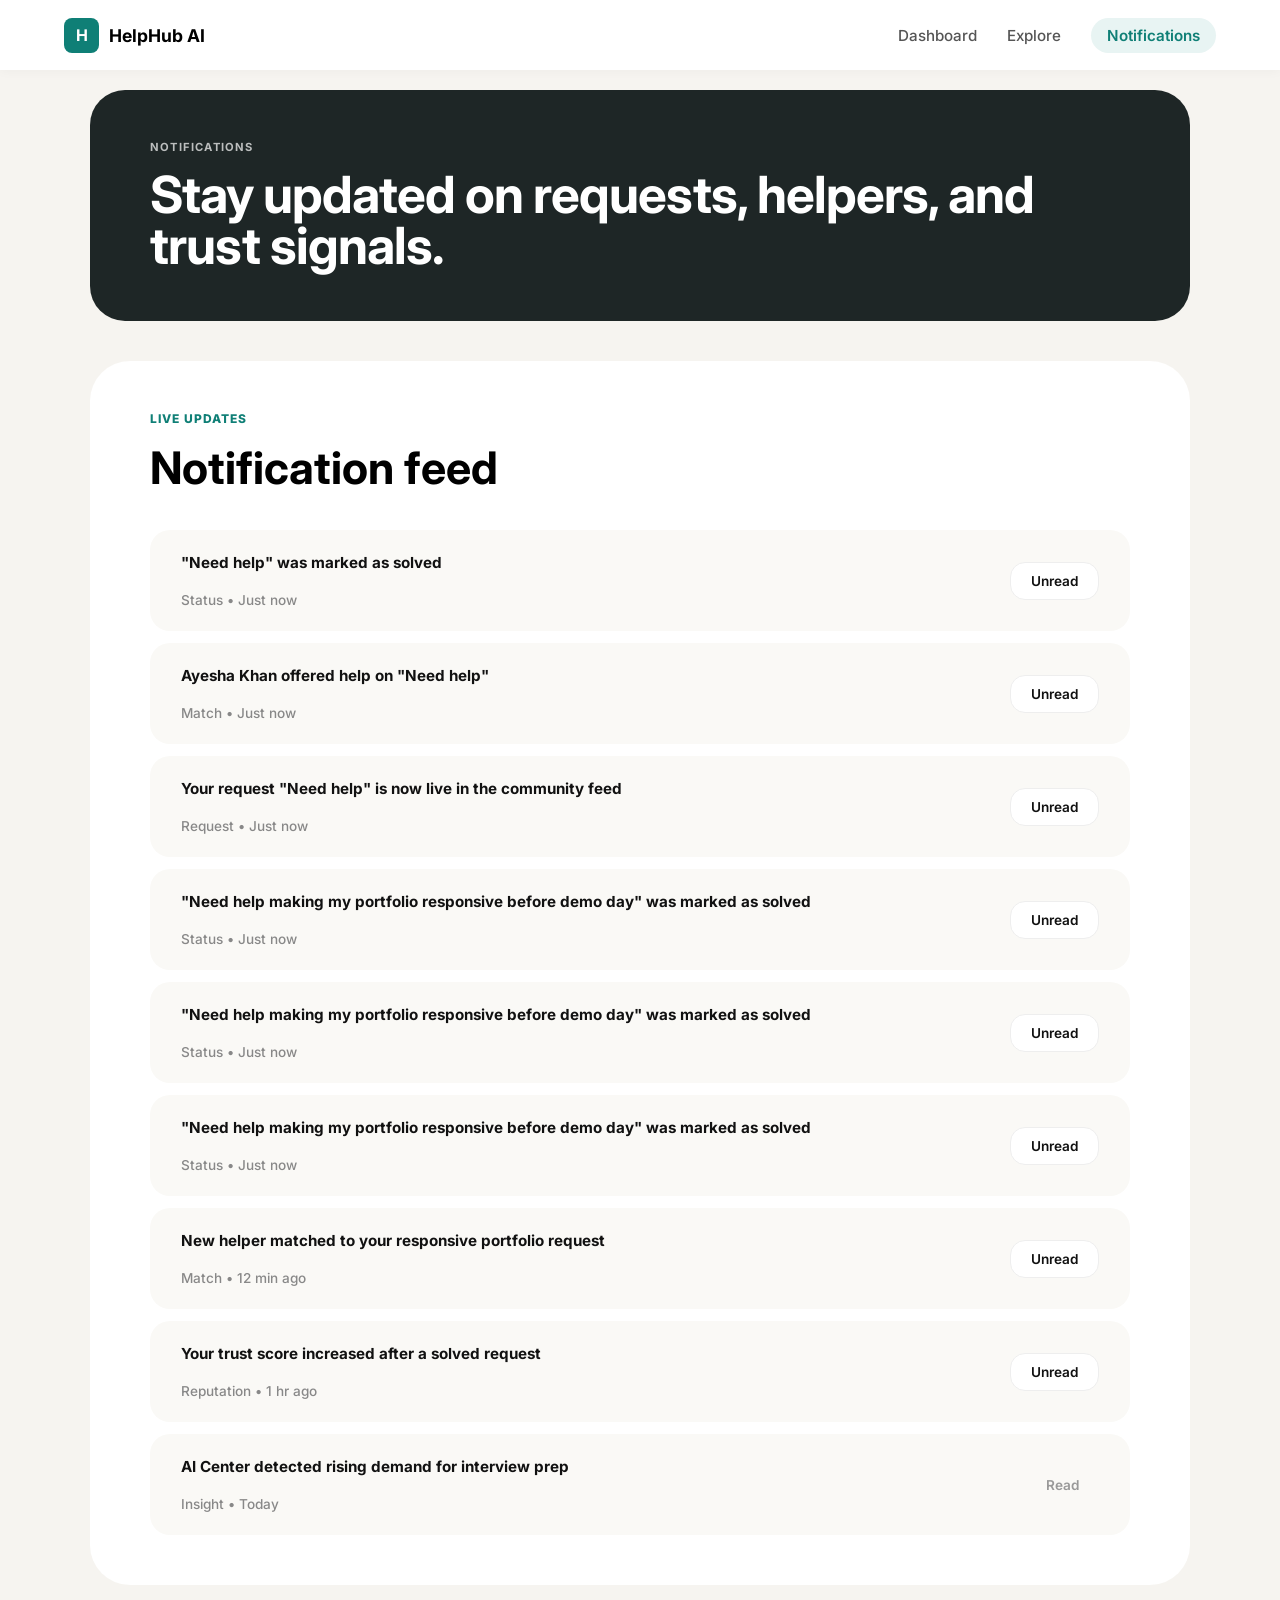
==== AL Notification.html @ 54a7a377 "First coding night done" ====
<!DOCTYPE html>
<html lang="en">
<head>
    <meta charset="UTF-8">
    <meta name="viewport" content="width=device-width, initial-scale=1.0">
    <title>Helphub AI - Notifications</title>
    <link rel="stylesheet" href="style1.css">
    <link href="https://fonts.googleapis.com/css2?family=Inter:wght@400;500;600;700&display=swap" rel="stylesheet">
  <style>:root {
    --primary-teal: rgba(19, 176, 159, 1);
    --dark-bg: #1e2626;
    --mid-teal: rgba(15, 127, 118, 1);
    --page-bg: #f6f4f0;
    --white: #ffffff;
}

* {
    margin: 0;
    padding: 0;
    box-sizing: border-box;
    font-family: 'Inter', sans-serif;
}

body {
    background-color: var(--page-bg);
    padding-top: 90px;
}

/* --- NAVBAR SECTION --- */
.navbar {
    position: fixed;
    top: 0;
    left: 0;
    width: 100%;
    background-color: var(--white);
    height: 70px;
    display: flex;
    align-items: center;
    z-index: 1000;
    box-shadow: 0 2px 10px rgba(0, 0, 0, 0.03);
    /* Subtle separation */
}

.nav-container {
    width: 90%;
    max-width: 1300px;
    margin: 0 auto;
    display: flex;
    justify-content: space-between;
    align-items: center;
}

.logo {
    display: flex;
    align-items: center;
    gap: 10px;
}

.logo-icon {
    background-color: var(--mid-teal);
    color: white;
    width: 35px;
    height: 35px;
    display: flex;
    justify-content: center;
    align-items: center;
    border-radius: 8px;
    font-weight: bold;
}

.logo-text {
    font-weight: 700;
    font-size: 1.1rem;
}

.nav-links {
    display: flex;
    align-items: center;
    gap: 30px;
}

.nav-links a {
    text-decoration: none;
    color: #555;
    font-weight: 500;
    font-size: 0.95rem;
}

.nav-btn {
    background-color: #e8f4f3;
    color: var(--mid-teal);
    border: none;
    padding: 10px 20px;
    border-radius: 20px;
    font-weight: 600;
    cursor: pointer;
}

.active-link {
    background-color: #e8f4f3;
    color: var(--mid-teal) !important;
    padding: 8px 16px;
    border-radius: 20px;
    font-weight: 600 !important;
}

/* Banner */
.main-wrapper {
    max-width: 1100px;
    margin: 0 auto;
    padding-bottom: 50px;
}

.banner-card {
    background-color: var(--dark-bg);
    color: white;
    padding: 50px 60px;
    border-radius: 35px;
    margin-bottom: 40px;
}

.banner-card h1 {
    font-size: 3.2rem;
    line-height: 1;
    letter-spacing: -1px;
    margin-top: 15px;
}

.tagline {
    font-size: 0.7rem;
    font-weight: 700;
    letter-spacing: 1.2px;
    opacity: 0.7;
}

/* Feed Container */
.feed-container {
    background: var(--white);
    border-radius: 40px;
    padding: 50px 60px;
}

.tagline-small {
    font-size: 0.75rem;
    font-weight: 800;
    letter-spacing: 1px;
    margin-bottom: 15px;
    display: block;
}

.teal-text {
    color: var(--mid-teal);
}

.section-title {
    font-size: 2.8rem;
    font-weight: 700;
    margin-bottom: 35px;
}

/* Notification Items */
.notification-list {
    display: flex;
    flex-direction: column;
    gap: 12px;
}

.notif-item {
    display: flex;
    justify-content: space-between;
    align-items: center;
    padding: 22px 30px;
    background-color: #faf9f6;
    border-radius: 20px;
    border: 1px solid transparent;
}

.notif-content h3 {
    font-size: 0.95rem;
    font-weight: 700;
    margin-bottom: 5px;
    color: #111;
}

.notif-content p {
    font-size: 0.85rem;
    margin-top: 20px;
    color: #888;
    font-weight: 500;
}

/* Badges */
.badge {
    padding: 10px 20px;
    border-radius: 15px;
    font-size: 0.85rem;
    font-weight: 600;
}

.unread {
    background: #fff;
    border: 1px solid #eee;
    color: #111;
    cursor: pointer;
}

.read {
    background: transparent;
    color: #999;
    border: none;
}</style>
</head>
<body>

    <header class="navbar">
        <div class="nav-container">
            <div class="logo">
                <span class="logo-icon">H</span>
                <span class="logo-text">HelpHub AI</span>
            </div>
            <nav class="nav-links">
                <a href="./home2.html">Dashboard</a>
                <a href="/index2.html/Explore.html">Explore</a>
                <a href="#" class="active-link">Notifications</a>
            </nav>
        </div>
    </header>

    <main class="main-wrapper">
        <section class="banner-card">
            <p class="tagline">NOTIFICATIONS</p>
            <h1>Stay updated on requests, helpers, and trust signals.</h1>
        </section>

        <section class="feed-container">
            <p class="tagline-small teal-text">LIVE UPDATES</p>
            <h2 class="section-title">Notification feed</h2>
            
            <div class="notification-list">
                <div class="notif-item">
                    <div class="notif-content">
                        <h3>"Need help" was marked as solved</h3>
                        <p>Status • Just now</p>
                    </div>
                    <span class="badge unread">Unread</span>
                </div>
                <div class="notif-item">
                    <div class="notif-content">
                        <h3>Ayesha Khan offered help on "Need help"</h3>
                        <p>Match • Just now</p>
                    </div>
                    <span class="badge unread">Unread</span>
                </div>
                <div class="notif-item">
                    <div class="notif-content">
                        <h3>Your request "Need help" is now live in the community feed</h3>
                        <p>Request • Just now</p>
                    </div>
                    <span class="badge unread">Unread</span>
                </div>
                <div class="notif-item">
                    <div class="notif-content">
                        <h3>"Need help making my portfolio responsive before demo day" was marked as solved</h3>
                        <p>Status • Just now</p>
                    </div>
                    <span class="badge unread">Unread</span>
                </div>
                <div class="notif-item">
                    <div class="notif-content">
                        <h3>"Need help making my portfolio responsive before demo day" was marked as solved</h3>
                        <p>Status • Just now</p>
                    </div>
                    <span class="badge unread">Unread</span>
                </div>
                <div class="notif-item">
                    <div class="notif-content">
                        <h3>"Need help making my portfolio responsive before demo day" was marked as solved</h3>
                        <p>Status • Just now</p>
                    </div>
                    <span class="badge unread">Unread</span>
                </div>
                <div class="notif-item">
                    <div class="notif-content">
                        <h3>New helper matched to your responsive portfolio request</h3>
                        <p>Match • 12 min ago</p>
                    </div>
                    <span class="badge unread">Unread</span>
                </div>
                <div class="notif-item">
                    <div class="notif-content">
                        <h3>Your trust score increased after a solved request</h3>
                        <p>Reputation • 1 hr ago</p>
                    </div>
                    <span class="badge unread">Unread</span>
                </div>
                <div class="notif-item">
                    <div class="notif-content">
                        <h3>AI Center detected rising demand for interview prep</h3>
                        <p>Insight • Today</p>
                    </div>
                    <span class="badge read">Read</span>
                </div>
            </div>
        </section>
    </main>

</body>
</html>
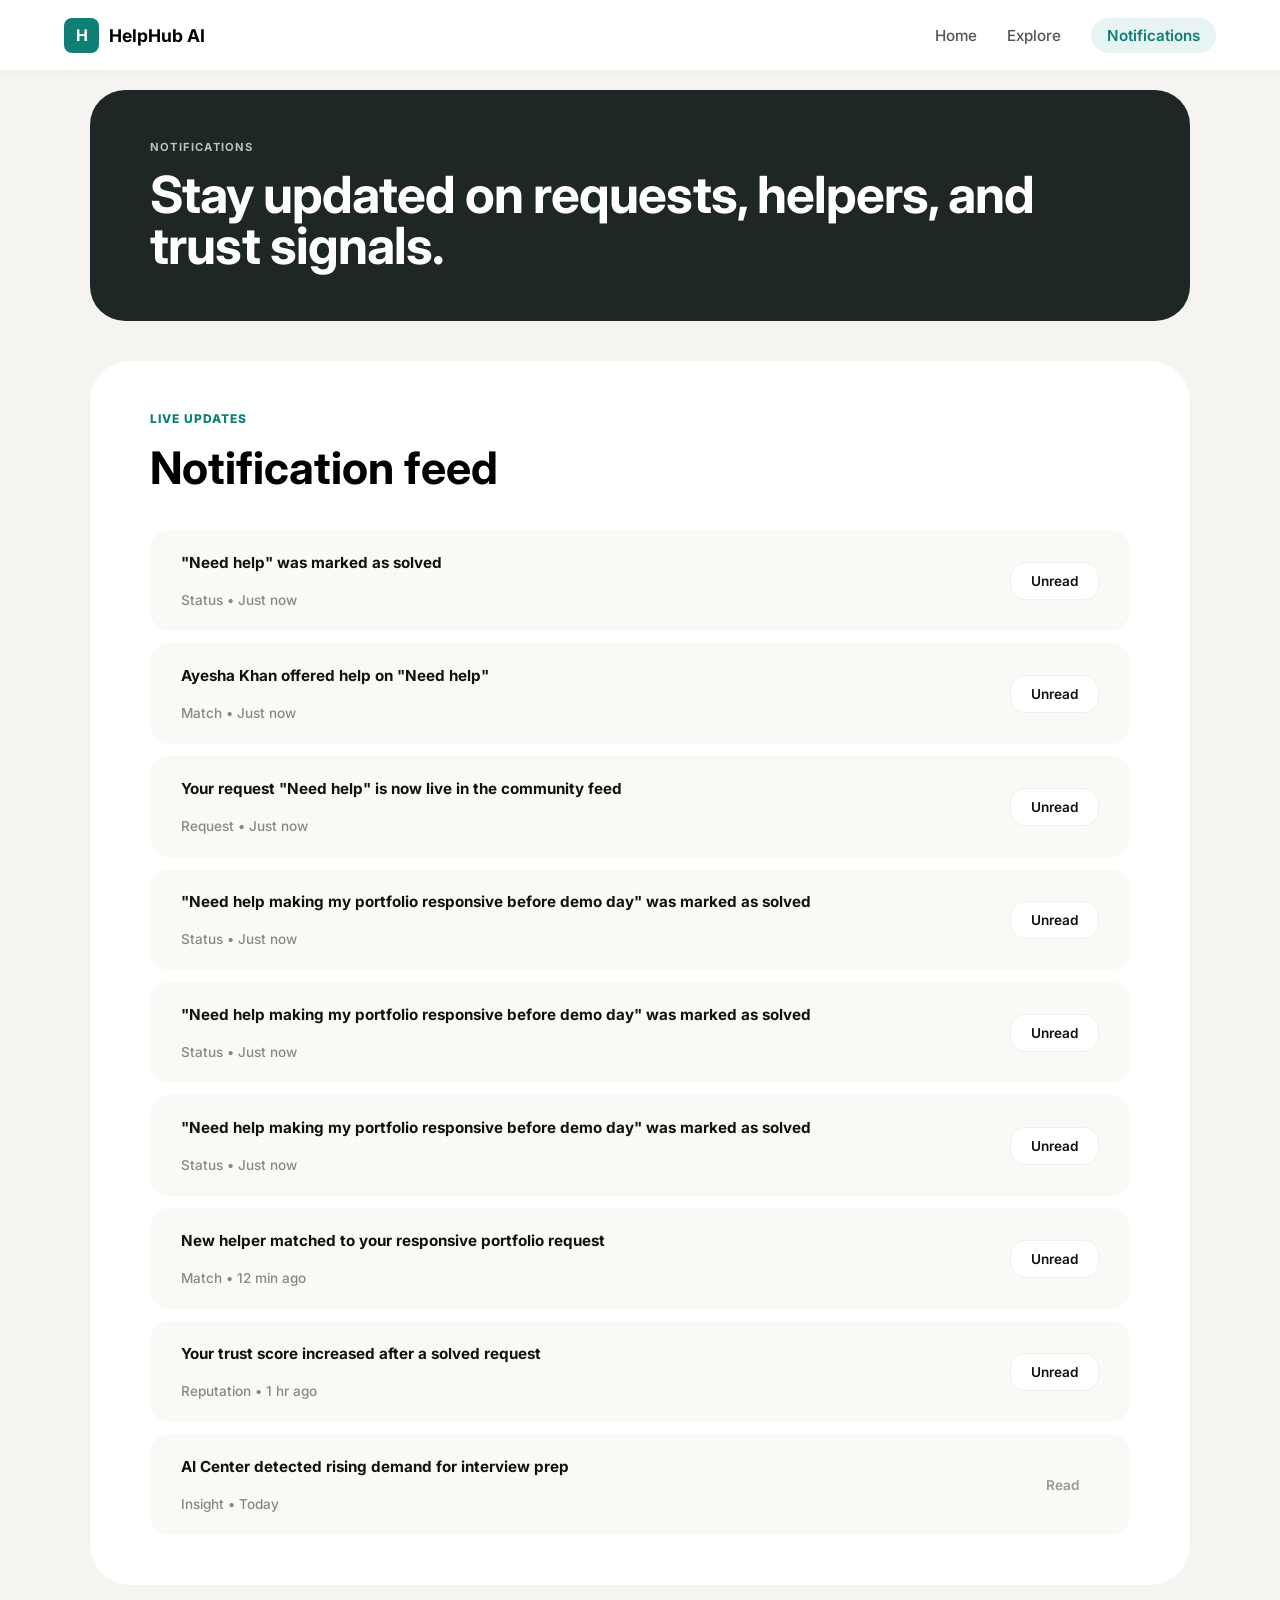
==== commit 97008a3a: "changing done" ====
--- a/AL Notification.html
+++ b/AL Notification.html
@@ -219,7 +219,7 @@
                 <span class="logo-text">HelpHub AI</span>
             </div>
             <nav class="nav-links">
-                <a href="./home2.html">Dashboard</a>
+                <a href="./index.html">Home</a>
                 <a href="/index2.html/Explore.html">Explore</a>
                 <a href="#" class="active-link">Notifications</a>
             </nav>
